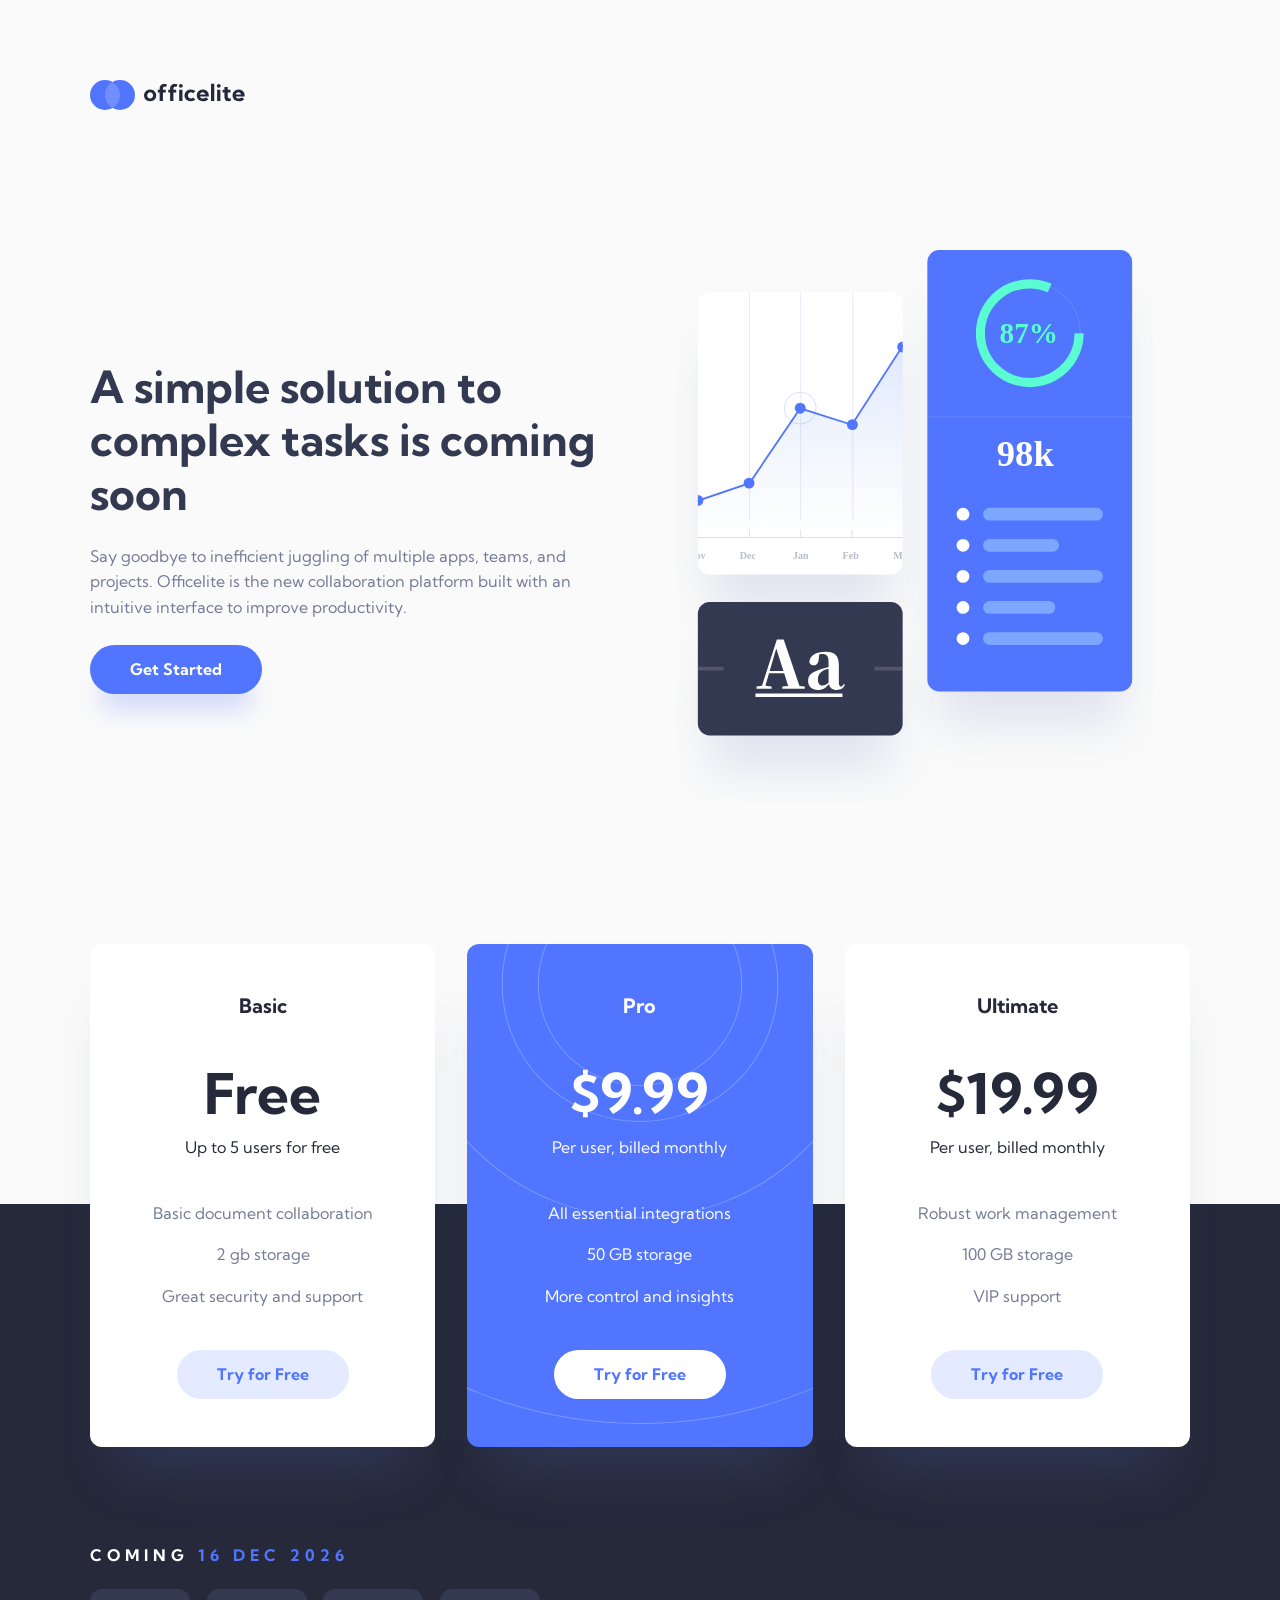
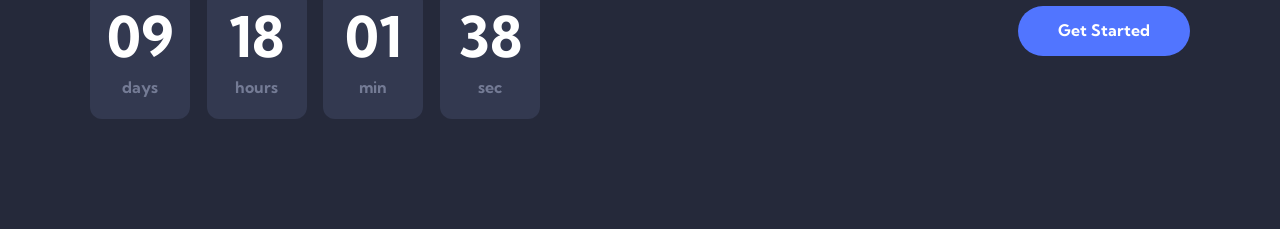
==== index.html @ 745d36d0 "finished 2-page coming soon site" ====
<!DOCTYPE html>
<html lang="en">
<head>
  <meta charset="UTF-8">
  <meta name="viewport" content="width=device-width, initial-scale=1.0">

  <link rel="icon" type="image/png" sizes="32x32" href="./assets/favicon-32x32.png">
  
  <title>Frontend Mentor | Officelite coming soon site</title>
  <link rel="stylesheet" href="./main.css">
</head>
<body>
  <header class="page_header">
    <div class="content header_content">
      <a href="index.html" class="home_link" aria-label="Home page">
        <img src="./assets/shared/logo.svg" alt="officelite logo" />
      </a>
    </div>
  </header>
  <main>
    <!-- CTA section with intro info -->
    <section class="cta_section">
      <div class="content">
        <div class="cta_grid">
          <!-- CTA text content -->
          <article class="cta_text_content">
            <h1 class="page_title">A simple solution to complex tasks is coming soon</h1>
            <p class="lead_text">Say goodbye to inefficient juggling of multiple apps, teams, and projects. Officelite is the new collaboration platform built with an intuitive interface to improve productivity.</p>
            <a href="sign-up.html" class="cta_link">get started</a>
          </article>
          <!-- Image cta -->
          <div class="cta_img_wrapper">
            <img src="./assets/home/illustration-charts.svg" alt="illustration of line chart and specs card" />
          </div>
        </div>
      </div>
    </section>
    <!-- Price cards section -->
    <section class="price_cards_section">
      <div class="content">
        <div class="price_cards_grid">
          <!-- CARD #1 -->
          <article class="price_card  card_white">
            <div>
              <p class="level">Basic</p>
              <p class="price">free</p>
              <p class="card_lead">Up to 5 users for free</p>
          </div>
          <ul class="features">
              <li>Basic document collaboration</li>
              <li>2 gb storage</li>
              <li>Great security and support</li>
          </ul>
          <a href="sign-up.html" class="card_link">Try for Free</a>
          </article>
           <!-- CARD #2 -->
           <article class="price_card card_pro">
            <div>
              <p class="level">pro</p>
              <p class="price">$9.99</p>
              <p class="card_lead">Per user, billed monthly</p>
          </div>
          <ul class="features">
              <li>All essential integrations</li>
              <li>50 GB storage</li>
              <li>More control and insights</li>
          </ul>
          <a href="sign-up.html" class="card_link">Try for Free</a>
          </article>
           <!-- CARD #3 -->
           <article class="price_card card_white">
            <div>
                <p class="level">ultimate</p>
                <p class="price">$19.99</p>
                <p class="card_lead">Per user, billed monthly</p>
            </div>
            <ul class="features">
                <li>Robust work management</li>
                <li>100 GB storage</li>
                <li>VIP support</li>
            </ul>
            <a href="sign-up.html" class="card_link">Try for Free</a>
        </article>
        </div>
      </div>
    </section>
  </main> 
  <!-- FOOTER SECTION -->
  <footer class="page_footer">
    <div class="content">
        <div class="footer_grid">
            <!-- COUNTDOWN -->
              <div class="countdown_container">
                <p class="deadline deadline_main">coming <span class="deadline_date" id="deadline_date">11 nov 2024</span></p>
                <div class="countdown_timer">
                    <!-- HOURS -->
                    <div class="countdown">
                        <p class="time_value" id="days">47</p>
                        <p class="text_value">days</p>
                    </div>
                    <!-- DAYS -->
                    <div class="countdown">
                        <p class="time_value" id="hours">07</p>
                        <p class="text_value">hours</p>
                    </div>
                    <!-- MINs -->
                    <div class="countdown">
                        <p class="time_value" id="mins">56</p>
                        <p class="text_value">min</p>
                    </div>
                    <!-- SECs -->
                    <div class="countdown">
                        <p class="time_value" id="sec">14</p>
                        <p class="text_value">sec</p>
                    </div>
                </div>
              </div>
            <a href="sign-up.html" class="cta_link footer_link justify_self">get started</a>
        </div>
    </div>
</footer>
<div class="bg_element">
  <!-- <img src="./assets/home/bg-pattern-footer.svg" class="bg_circles" alt="" /> -->
</div>
<script type="module" src="./index.js"></script>
</body>
</html>
---- main.css ----
@import url('https://fonts.googleapis.com/css2?family=Kumbh+Sans:wght@100..900&display=swap');

:root {
    --neutral-900: #25293a;
    --neutral-800: #333950;
    --neutral-500: #747b95;
    --neutral-50: #fafafa;
    --neutral-0: #ffffff;
    --blue-500: #5175ff;
    --blue-300: #829cff;
    --blue-100: #e4eaff;
    --red-400: #F05b5b;
    --ff-primary: "Kumbh Sans", sans-serif;
    --br-12: 1.2rem;
    --br-full: 100vmax;
}

*,
*::before,
*::after {
    margin: 0;
    padding: 0;
    box-sizing: border-box;
}

html {
    font-size: 62.5%;
    font-family: var(--ff-primary);
}

body {
    font-size: 1.6rem;
    background-color: var(--neutral-50);
    position: relative;
}

img {
    display: block;
    width: 100%;
}

li {
    list-style-type: none;
}

a {
    text-decoration: none;
}

.content {
    width: clamp(21rem, 90vw + 0rem, 110rem);
    /* width: 90vw;
    max-width: 111rem; */
    margin-inline: auto;
}

/* HEADER */
.page_header,
.inner_page_header {
    padding-block-start: 4rem;
}

.header_content {
    display: flex;
    justify-content: center;
}

.home_link img {
    max-width: 15.5rem;
}

/* CTA */
.cta_section {
    padding-block-start: 8rem;
}

.cta_grid {
    display: grid;
    grid-template-columns: 1fr;
    justify-content: center;
    justify-items: center;
    row-gap: 4.8rem;
}

.cta_text_content {
    order: 1;
    display: flex;
    flex-direction: column;
    align-items: center;
    gap: 2.4rem;
    text-align: center;
}

.page_title {
    /* font-size: clamp(3.2rem, 3.2rem + 8px, 5.6rem); */
    font-size: clamp(3.2rem, 3rem + 1.1307vw, 5.6rem);
    line-height: 120%;
    color: var(--neutral-800);
}

.lead_text {
    font-size: 1.6rem;
    line-height: 160%;
    color: var(--neutral-500);
}

.cta_link {
    background-color: var(--blue-500);
    border-radius: var(--br-full);
    padding: 1.2rem 4rem;
    color: var(--neutral-0);
    font-size: 1.6rem;
    font-weight: 700;
    text-transform: capitalize;
    line-height: 160%;
    box-shadow: 0 2.5rem 2.5rem -1rem rgba(81, 117, 255, 0.25);
}

.cta_link:hover {
    background-color: var(--blue-300);
}

.cta_link:focus {
    outline: 2px solid var(--blue-500);
    outline-offset: 2px;
}

.cta_img_wrapper img {
    width: 100%;
    max-width: 20rem;
}

.price_cards_section {
    padding-block-start: 8rem;
    position: relative;
}

.price_cards_grid {
    display: grid;
    grid-template-columns: 1fr;
    row-gap: 2.4rem;
}

.price_card {
    padding-inline: 2.4rem;
    padding-block: 4rem;
    border-radius: var(--br-12);
    text-align: center;
    box-shadow: 0 5rem 5rem -2.5rem rgba(75, 92, 154, .25);
}

.card_white {
    background-color: var(--neutral-0);
}

.level {
    font-size: 2rem;
    line-height: 140%;
    font-weight: 700;
    text-transform: capitalize;
    margin-bottom: 1.6rem;
}

.price {
    font-size: 5.6rem;
    font-weight: 700;
    line-height: 120%;
    text-transform: capitalize;
    margin-bottom: .8rem;
}

.card_lead {
    font-size: 1.6rem;
    line-height: 160%;
}

.card_white .level,
.card_white .price,
.card_white .card_lead {
    color: var(--neutral-900);
}

.features {
    margin-block: 4.8rem;
}

.card_white .features li {
    color: var(--neutral-500);
}

.features li {
    font-size: 1.6rem;
    line-height: 160%;
}

.features li:not(:last-child) {
    margin-bottom: 1.6rem;
}

.card_link {
    padding-inline: 4rem;
    padding-block: 1.2rem;
    border-radius: var(--br-full);
    font-size: 1.6rem;
    font-weight: 700;
    line-height: 160%;
}

.card_white .card_link {
    background-color: var(--blue-100);
    color: var(--blue-500);
}

.card_white .card_link:hover {
    background-color: var(--blue-500);
    color: var(--neutral-0);
}

.card_white .card_link:focus {
    outline: 2px solid var(--blue-500);
    outline-offset: 2px;
}

.card_pro {
    background-color: var(--blue-500);
    background-image: url("./assets/home/bg-pattern-pricing.svg");
    background-repeat: no-repeat;
    background-position: center -40rem;
    color: var(--neutral-0);
}

.card_pro .card_link {
    background-color: var(--neutral-0);
    color: var(--blue-500);
}

.card_pro .card_link:hover {
    background-color: var(--neutral-50);
}

.card_pro .card_link:focus{
    outline: 2px solid var(--neutral-0);
    outline-offset: 2px;
}

.page_footer {
    padding-block-start: 8rem;
    padding-block-end: 4.8rem;
}

.footer_grid {
    display: grid;
    grid-template-columns: 1fr;
    row-gap: 4.8rem;
    justify-content: center;
}

.deadline {
    text-transform: uppercase;
    text-align: center;
    font-size: 1.6rem;
    font-weight: 700;
    line-height: 160%;
    letter-spacing: 5px;
    color: var(--neutral-0);
    margin-bottom: 2rem;
}

.deadline_date {
    color: var(--blue-500);
}

.countdown_timer {
    display: grid;
    grid-template-columns: repeat(4, 1fr);
    column-gap: 1rem;
    justify-content: center; 
    width: 100%;
    /* width: clamp(335px, 335px + 0rem, 450px); */
    width: clamp(320px, calc(272.727px + 14.773vw), 450px);
    margin-inline: auto;
}

.countdown {
    padding: 1.2rem;
    width: 7.4rem;
    height: 11rem;
    background-color: var(--neutral-800);
    border-radius: var(--br-12);
    font-weight: 700;
    text-align: center;
}

.time_value {
    color: var(--neutral-0);
    font-size: 4rem;
    line-height: 120%;
    margin-bottom: .5rem;
}

.text_value {
    color: var(--neutral-500);
    font-size: 1.6rem;
    line-height: 160%;
}

.justify_self {
    justify-self: center;
}

.footer_link {
    box-shadow: none;
}

.bg_element {
    position: absolute;
    background-color: var(--neutral-900);
    width: 100vw;
    max-width: 144rem;
    margin-inline: auto;
    height: 120rem;
    overflow: hidden;
    z-index: -1;
    bottom: 0;
    left: 50%;
    transform: translateX(-50%);
}

/* *************** SIGNUP PAGE ***************** */
.signup_section {
    padding-block: 8rem 6.4rem;
    position: relative;
}

.signup_cta_grid {
    display: grid;
    grid-template-columns: 1fr;
    row-gap: 8rem;
}

.signup_cta_text_content {
    display: flex;
    flex-direction: column;
    gap: 2.4rem;
    align-items: center;
}

.signup_page_title {
    font-size: clamp(3.2rem, 3rem + 1.1307vw, 5.6rem);
    width: 14ch;
    text-align: center;
}

.lead_text_signup {
    font-size: 1.8rem;
    line-height: 150%;
    color: var(--neutral-500);
    text-align: center;
}

/* COUNTDOWN */
.signup_countdown_container {
    margin-block-start: 4rem;
}

.deadline_signup {
    color: var(--neutral-900);
}

.countdown_timer_signup {
    display: grid;
    grid-template-columns: repeat(4, 1fr);
    column-gap: 1rem;
    width: 100%;
}

.countdown_signup {
    padding: 1.2rem;
    width: 7.4rem;
    height: 11rem;
    background-color: var(--blue-100);
    border-radius: var(--br-12);
    font-weight: 700;
    text-align: center;
}

.time_value_signup {
    color: var(--blue-500);
    font-size: 4rem;
    line-height: 120%;
    margin-bottom: .5rem;
}

/* FORM */
.signup_form {
    width: 100%;
    max-width: 45rem;
    background-color: var(--neutral-0);
    border-radius: var(--br-12);
    padding: 4rem 2rem;
    box-shadow: 0 5rem 5rem -2.5rem rgba(75, 92, 154, .15);
    margin-inline: auto;
}

.form_row {
    display: flex;
    flex-direction: column;
    margin-bottom: 2.4rem;
}

.form_row:last-of-type {
    margin-bottom: 1.2rem;
}

label {
    position: absolute;
    width: 1px; height: 1px;
    padding: 0; margin: -1px;
    overflow: hidden;
    clip: rect(0, 0, 0, 0);
    white-space: nowrap;
    border: 0;
}

.form_input {
    width: 100%;
    padding: 1.5rem 1.25rem;
    border: none;
    border-bottom: 1px solid var(--neutral-500);
    font-family: inherit;
    font-size: 1.6rem;
    color: var(--dark);
    /* border: 1px solid hotpink; */
}

::placeholder {
    font-family: inherit;
    font-size: 1.6rem;
    color: var(--neutral-500);
}

.form_input:hover {
    cursor: pointer;
    border-color: var(--blue-500);
}

.form_input:focus {
    outline: 2px solid var(--blue-500);
    outline-offset: 2px;
}

select {
    border: none;
    background-color: transparent;
    border-bottom: 1px solid var(--neutral-500);
    padding: 1.5rem 1.25rem;
    font-family: inherit;
    color: var(--dark);
    font-size: 1.6rem;
    font-weight: 700;
    width: 100%;
}

option {
    font-size: 1.6rem;
}

select:hover {
    border-color: var(--blue-500);
}

select:focus {
    outline: 2px solid var(--blue-500);
    outline-offset: 2px;
}

.basic {
    font-weight: 700;
    color: var(--neutral-800);
}

.submit_btn {
    display: block;
    width: 100%;
    background-color: var(--blue-500);
    color: var(--neutral-0);
    font-weight: 700;
    font-size: 1.6rem;
    line-height: 160%;
    padding: 1.5rem 4rem;
    border-radius: var(--br-full);
    border: none;
    margin-top: 2.4rem;
}

.submit_btn:hover {
    background-color: var(--blue-300);
}

.submit_btn:focus {
    outline: 2px solid var(--blue-500);
    outline-offset: 2px;
}

.error {
    display: flex;
    align-items: center;
    gap: 1rem;
    color: var(--red-400);
    font-size: 1.4rem;
    font-weight: 700;
    opacity: 0;
    visibility: hidden;

    img {
        width: 2rem;
        height: 2rem;
    }
}

.error.show {
    opacity: 1;
    visibility: visible;
}

.form_input.err {
    outline: 2px solid var(--red-400);
    outline-offset: 2px;
}

.bg_element_signup {
    position: absolute;
    background-color: var(--neutral-900);
    width: 100vw;
    max-width: 76rem;
    margin-inline: auto;
    height: 31rem;
    overflow: hidden;
    z-index: -1;
    bottom: 0;
    left: 50%;
    transform: translateX(-50%);
}

@media screen and (min-width: 50rem) {
    .page_header,
    .inner_page_header {
        padding-block-start: 8rem;
}

    .header_content {
        display: flex;
        justify-content: start;
    }

    .cta_section {
        padding-block-start: 11.2rem;
    }
    
    .cta_grid {
        grid-template-columns: 1.1fr 1fr;
        justify-content: start;
        justify-items: start;
        align-items: center;
        row-gap: 0;
        column-gap: 6rem;
    }
    
    .cta_text_content {
        order: 0;
        align-items: start;
        text-align: start;
    }

    .cta_img_wrapper img {
        width: 100%;
        max-width: 28rem;
    }

    .price_cards_section {
        padding-block-start: 11.2rem;
    }

    .price_cards_grid {
        justify-items: center;
    }

    .price_card {
        position: relative;
        padding-inline: 4.8rem;
        padding-block: 4.8rem;
        text-align: left;
        display: grid;
        grid-template-columns: 1.5fr 1fr;
        grid-template-rows: auto;
        row-gap: 2.4rem;
        justify-items: start;
        align-items: center;
        width: 100%;
        max-width: 76rem;
    }

    .features {
        text-align: left;
        grid-column: 2/-1;
        grid-row: 1/3;
        align-self: center;
        margin-block: 0;
    }

    .card_pro {
        background-position: -35rem center;
    }

    .page_footer {
        padding-block-start: 9.6rem;
        padding-block-end: 11rem;
    }

    .footer_grid {
        justify-items: center;
    }

    .countdown_timer {
        column-gap: 1.6rem;
    }
    
    .countdown {
        padding: 1.4rem;
        width: 10rem;
        height: 13rem;
    }

    .time_value {
        font-size: 5.6rem;
        line-height: 120%;
        margin-bottom: .5rem;
    }
    
    .justify_self {
        justify-self: center;
    }

    .bg_element {
        height: 94rem;
    }

    /* SIGNUP PAGE */
    .signup_section {
        padding-block: 8rem 12rem;
    }

    .signup_page_title {
        font-size: clamp(3.2rem, 3rem + 1.1307vw, 5.6rem);
        width: initial;
        text-align: center;
    }
    
    .lead_text_signup {
        width: 51ch;
    }

    .countdown_timer_signup {
        column-gap: 1.6rem;
    }
    
    .countdown_signup {
        padding: 1.4rem;
        width: 10rem;
        height: 13rem;
    }
    
    .time_value_signup {
        font-size: 5.6rem;
    }

    .signup_form {
        margin-inline: auto;
    }

    .bg_element_signup {
        height: 47rem;
    }
}

@media screen and (min-width: 70rem) {
    .cta_section {
        padding-block-start: 14rem;
    }

    .cta_grid {
        grid-template-columns: 1fr 1fr;
        column-gap: 7rem;
    }

    .cta_img_wrapper img {
        max-width: 48rem;
    }

    .price_cards_section {
        padding-block-start: 14rem;
    }

    .price_cards_grid {
        grid-template-columns: 1fr 1fr 1fr;
        row-gap: 0;
        column-gap: 3.2rem;
        justify-items: center;
    }

    .price_card {
        text-align: center;
        padding-inline: 4.8rem;
        padding-block: 4.8rem;
        grid-template-columns: 1fr;
        grid-template-rows: auto;
        row-gap: 0;
        justify-items: center;
        align-items: start;
    }

    .level {
        margin-bottom: 4rem;
    }

    .features {
        text-align: center;
        grid-column: initial;
        grid-row: initial;
        align-self: start;
        margin-block: 4rem;
    }

    .card_pro {
        background-position: center -40rem;
    }

    .footer_grid {
        display: grid;
        grid-template-columns: 1fr 1fr;
        row-gap: 0;
        justify-items: start;
    }

    .deadline {
        text-align: start;
    }

    .justify_self {
        justify-self: end;
        align-self: center;
    }

    .bg_element {
        height: 62.5rem;
    }

    /* SIGNUP PAGE */
    .signup_section {
        height: 100vh;
    }
    .signup_cta_grid {
        display: grid;
        grid-template-columns: 1fr 1fr;
        row-gap: 0;
        column-gap: 11rem;
        align-items: center;
    }

    .signup_cta_text_content {
        display: flex;
        flex-direction: column;
        gap: 2.4rem;
        align-items: start;
    }
    
    .signup_page_title {
        font-size: clamp(3.2rem, 3rem + 1.1307vw, 5.6rem);
        width: 14ch;
        text-align: left;
    }
    
    .lead_text_signup {
        font-size: 1.8rem;
        line-height: 150%;
        color: var(--neutral-500);
        text-align: left;
    }

    .signup_form {
        margin-inline: initial;
    }

    .signup_form {
        padding: 4rem 4rem;
    }

    .bg_element_signup {
        max-width: 46rem;
        margin-inline: auto;
        height: 100%;
        bottom: 0;
        left: initial;
        right: 0;
        transform: translateX(-120%);
    }
}
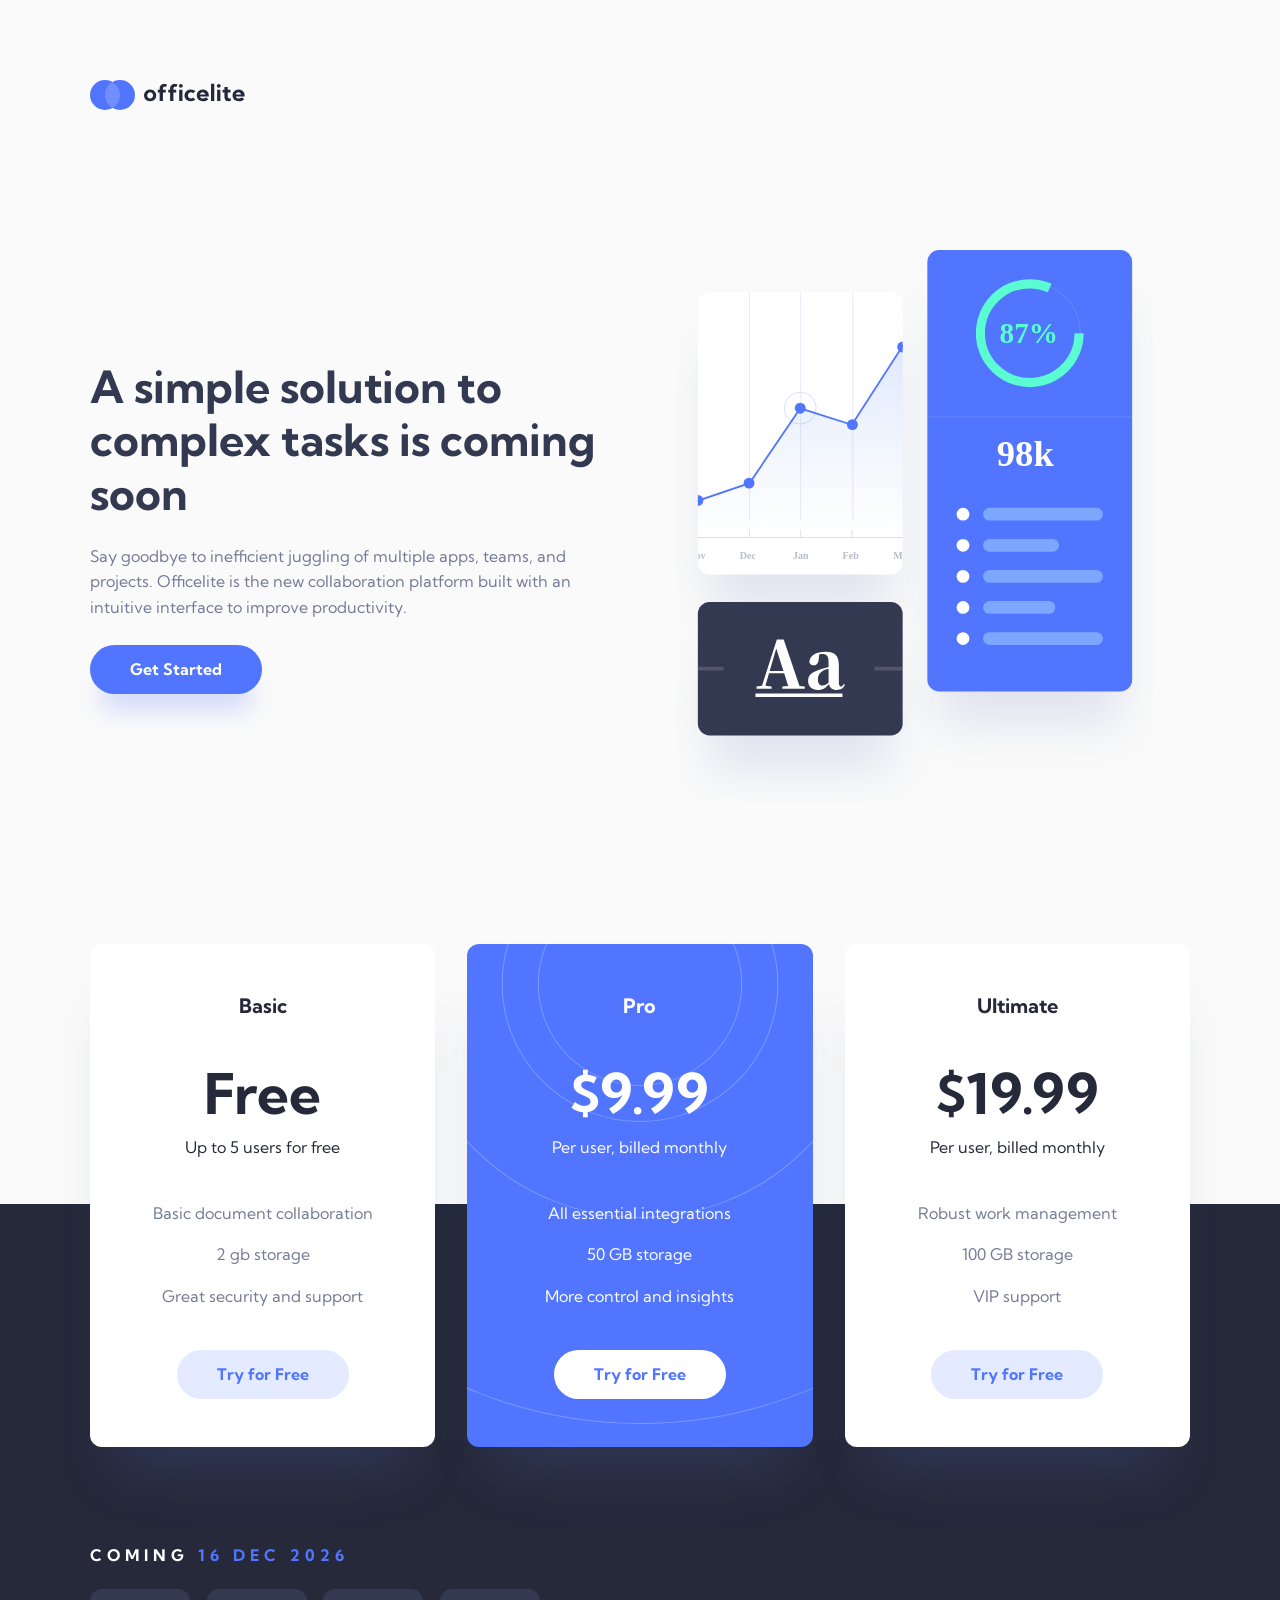
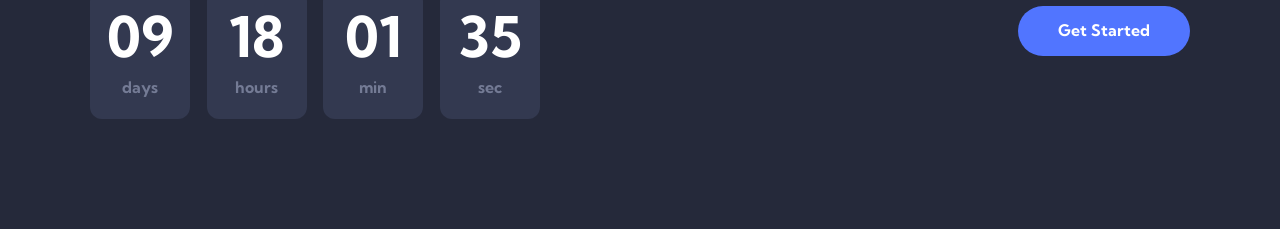
==== commit 88fac1ab: "improved code efficienty and accessibility" ====
--- a/index.html
+++ b/index.html
@@ -42,7 +42,7 @@
           <!-- CARD #1 -->
           <article class="price_card  card_white">
             <div>
-              <p class="level">Basic</p>
+              <h2 class="level">Basic</h2>
               <p class="price">free</p>
               <p class="card_lead">Up to 5 users for free</p>
           </div>
@@ -51,12 +51,12 @@
               <li>2 gb storage</li>
               <li>Great security and support</li>
           </ul>
-          <a href="sign-up.html" class="card_link">Try for Free</a>
+          <a href="sign-up.html" class="card_link">Try for Free <span class="sr_only">- Basic Plan</a>
           </article>
            <!-- CARD #2 -->
            <article class="price_card card_pro">
             <div>
-              <p class="level">pro</p>
+              <h2 class="level">pro</h2>
               <p class="price">$9.99</p>
               <p class="card_lead">Per user, billed monthly</p>
           </div>
@@ -65,12 +65,12 @@
               <li>50 GB storage</li>
               <li>More control and insights</li>
           </ul>
-          <a href="sign-up.html" class="card_link">Try for Free</a>
+          <a href="sign-up.html" class="card_link">Try for Free <span class="sr_only">- Pro Plan</span></a>
           </article>
            <!-- CARD #3 -->
            <article class="price_card card_white">
             <div>
-                <p class="level">ultimate</p>
+                <h2 class="level">ultimate</h2>
                 <p class="price">$19.99</p>
                 <p class="card_lead">Per user, billed monthly</p>
             </div>
@@ -79,7 +79,7 @@
                 <li>100 GB storage</li>
                 <li>VIP support</li>
             </ul>
-            <a href="sign-up.html" class="card_link">Try for Free</a>
+            <a href="sign-up.html" class="card_link">Try for Free <span class="sr_only">- Ultimate Plan</span></a>
         </article>
         </div>
       </div>
--- a/main.css
+++ b/main.css
@@ -47,6 +47,18 @@
     text-decoration: none;
 }
 
+.sr_only {
+    position: absolute;
+    width: 1px;
+    height: 1px;
+    padding: 0;
+    margin: -1px;
+    overflow: hidden;
+    clip: rect(0, 0, 0, 0);
+    white-space: nowrap;
+    border: 0;
+}
+
 .content {
     width: clamp(21rem, 90vw + 0rem, 110rem);
     /* width: 90vw;
@@ -184,17 +196,17 @@
     margin-block: 4.8rem;
 }
 
+.features li {
+    font-size: 1.6rem;
+    line-height: 160%;
+}
+
+.features li:not(:last-child) {
+    margin-bottom: 1.6rem;
+}
+
 .card_white .features li {
     color: var(--neutral-500);
-}
-
-.features li {
-    font-size: 1.6rem;
-    line-height: 160%;
-}
-
-.features li:not(:last-child) {
-    margin-bottom: 1.6rem;
 }
 
 .card_link {
